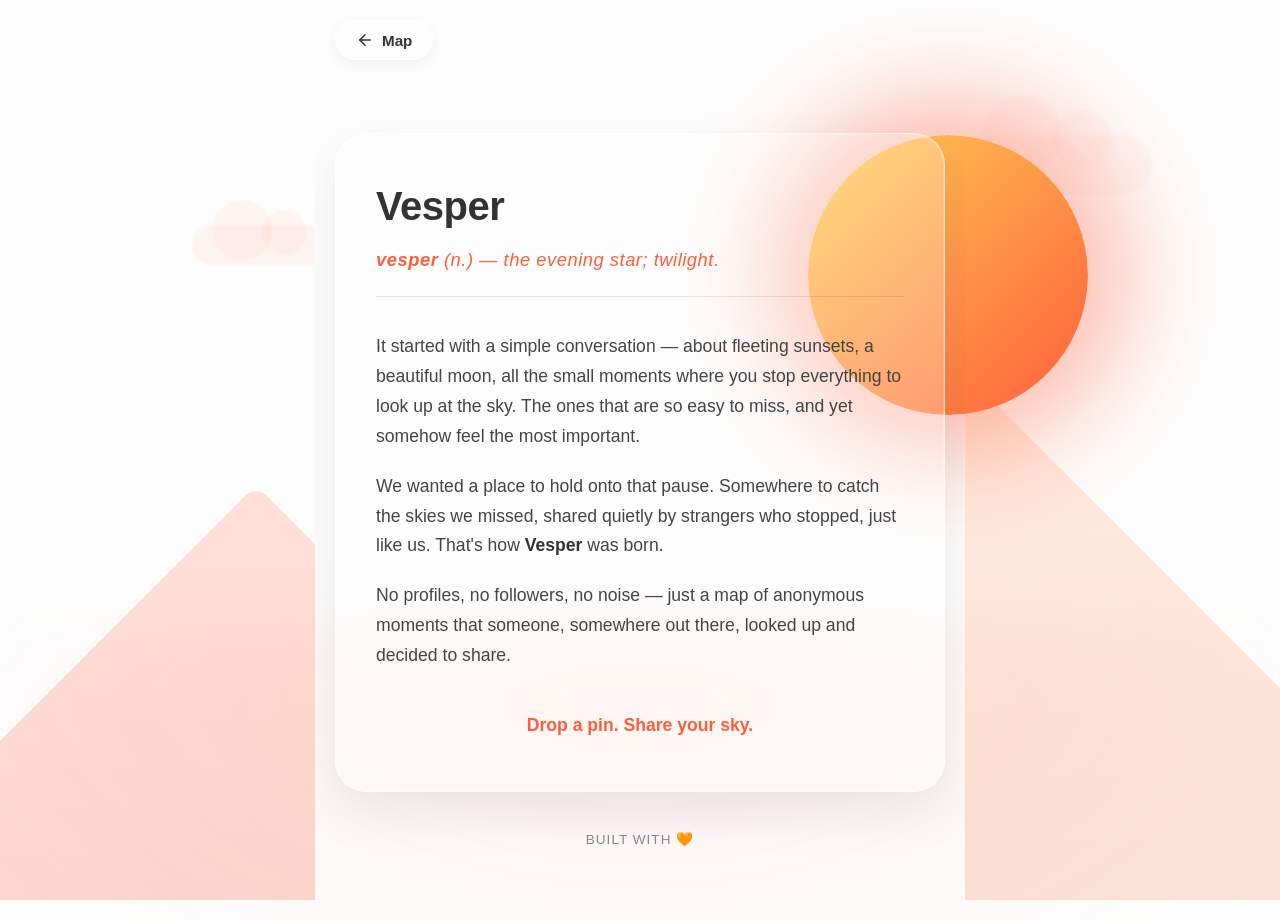
==== templates/about.html @ a306ef9f "Added search | Changed About page" ====
<!DOCTYPE html>
<html lang="en">
<head>
    <meta charset="UTF-8">
    <meta name="viewport" content="width=device-width, initial-scale=1.0, maximum-scale=1.0, user-scalable=no, viewport-fit=cover">
    <title>About Vesper</title>
    <meta name="theme-color" content="#fffcfb">
    
    <script>
        const savedTheme = localStorage.getItem("theme");
        const systemPrefersDark = window.matchMedia("(prefers-color-scheme: dark)").matches;
        if (savedTheme === "dark" || (!savedTheme && systemPrefersDark)) {
            document.documentElement.classList.add("dark-mode");
        }
    </script>

    <style>
        /* --- GLOBAL --- */
        :root {
            --bg-light: #fdfdfd;
            --bg-dark: #0d1117;
            --text-light: #333333;
            --text-dark: #e0e0e0;
            --accent: #ff5e3a;
        }

        body, html {
            margin: 0;
            padding: 0;
            font-family: -apple-system, BlinkMacSystemFont, "Segoe UI", Roboto, Helvetica, Arial, sans-serif;
            min-height: 100dvh;
            background-color: var(--bg-light);
            color: var(--text-light);
            display: flex;
            flex-direction: column;
            align-items: center;
            transition: background-color 0.5s ease, color 0.5s ease;
            -webkit-font-smoothing: antialiased;
            overflow-x: hidden; 
        }

        html.dark-mode, 
        html.dark-mode body {
            background-color: var(--bg-dark);
            color: var(--text-dark);
        }

        /* --- ATMOSPHERIC HAZE --- */
        .twilight-haze {
            position: fixed;
            bottom: -20vh;
            left: -10vw;
            width: 120vw;
            height: 50vh;
            background: radial-gradient(ellipse at top, rgba(255, 94, 58, 0.08) 0%, rgba(253, 253, 253, 0) 70%);
            filter: blur(40px);
            z-index: 0;
            pointer-events: none;
            transition: background 0.8s ease;
        }

        html.dark-mode .twilight-haze {
            background: radial-gradient(ellipse at top, rgba(100, 150, 255, 0.06) 0%, rgba(13, 17, 23, 0) 70%);
        }

        /* --- SCENERY (MOUNTAINS & CLOUDS) --- */
        .scenery {
            position: fixed;
            top: 0; left: 0;
            width: 100%; height: 100%;
            z-index: -1;
            pointer-events: none;
            overflow: hidden;
        }

        .cloud {
            position: absolute;
            background: rgba(255, 120, 80, 0.08); 
            border-radius: 50px;
            filter: blur(1px);
            opacity: 0.8;
            transition: opacity 0.5s ease, background 0.5s ease;
        }
        
        html.dark-mode .cloud {
            background: rgba(255, 255, 255, 0.05);
            opacity: 0.2;
        }

        .cloud::before, .cloud::after {
            content: '';
            position: absolute;
            background: inherit;
            border-radius: 50%;
        }

        .cloud-1 { width: 140px; height: 40px; top: 25%; left: 15%; animation: floatCloud 25s infinite linear alternate; }
        .cloud-1::before { width: 60px; height: 60px; top: -25px; left: 20px; }
        .cloud-1::after { width: 45px; height: 45px; top: -15px; right: 25px; }

        .cloud-2 { width: 200px; height: 60px; top: 15%; right: 10%; animation: floatCloud 40s infinite linear alternate-reverse; opacity: 0.5; }
        .cloud-2::before { width: 80px; height: 80px; top: -40px; left: 30px; }
        .cloud-2::after { width: 60px; height: 60px; top: -25px; right: 40px; }

        @keyframes floatCloud { 0% { transform: translateX(0); } 100% { transform: translateX(40px); } }

        .mountain {
            position: absolute;
            transform: rotate(45deg);
            border-radius: 15px;
            transition: background 0.5s ease, box-shadow 0.5s ease;
        }

        .mountain-1 { width: 60vw; height: 60vw; bottom: -40vw; left: -10vw; background: linear-gradient(135deg, #ffe0d8 0%, #f5c8be 100%); z-index: 3; }
        .mountain-2 { width: 80vw; height: 80vw; bottom: -55vw; right: -15vw; background: linear-gradient(135deg, #ffeadf 0%, #f5d4c8 100%); z-index: 2; }
        .mountain-3 { width: 50vw; height: 50vw; bottom: -35vw; left: 35vw; background: linear-gradient(135deg, #fff2eb 0%, #fae2d7 100%); z-index: 1; }

        html.dark-mode .mountain-1 { background: linear-gradient(135deg, #161b22 0%, #0d1117 100%); box-shadow: -2px -2px 15px rgba(200, 220, 255, 0.02); }
        html.dark-mode .mountain-2 { background: linear-gradient(135deg, #10141a 0%, #090c10 100%); }
        html.dark-mode .mountain-3 { background: linear-gradient(135deg, #1c2128 0%, #161b22 100%); }

        /* --- NIGHT SKY (STARS) --- */
        .night-sky {
            position: fixed; top: 0; left: 0; width: 100%; height: 100%;
            z-index: -2; pointer-events: none; opacity: 0; transition: opacity 1s ease;
        }

        html.dark-mode .night-sky { opacity: 1; }
        .star-layer { position: absolute; top: 0; left: 0; width: 100%; height: 100%; }

        .stars-1 { background-image: radial-gradient(1px 1px at 20px 30px, #fff, transparent), radial-gradient(1px 1px at 90px 80px, #fff, transparent), radial-gradient(1.5px 1.5px at 150px 150px, #fff, transparent), radial-gradient(1px 1px at 220px 40px, rgba(255,255,255,0.8), transparent); background-repeat: repeat; background-size: 250px 250px; animation: twinkle 3s infinite alternate; }
        .stars-2 { background-image: radial-gradient(1.5px 1.5px at 50px 160px, rgba(255,255,255,0.9), transparent), radial-gradient(2px 2px at 130px 40px, rgba(255,255,255,0.7), transparent), radial-gradient(1px 1px at 200px 190px, #fff, transparent); background-repeat: repeat; background-size: 300px 300px; animation: twinkle 4s infinite alternate-reverse; }
        .stars-3 { background-image: radial-gradient(2px 2px at 80px 100px, rgba(255,255,255,0.8), transparent), radial-gradient(1px 1px at 190px 20px, #fff, transparent), radial-gradient(1.5px 1.5px at 270px 220px, rgba(255,255,255,0.6), transparent); background-repeat: repeat; background-size: 350px 350px; animation: twinkle 5s infinite alternate; }
        @keyframes twinkle { 0% { opacity: 0.2; } 100% { opacity: 1; } }

        /* --- THE CELESTIAL BODY --- */
        .celestial-body {
            position: fixed; top: 15%; right: 15%;
            width: 280px; height: 280px; border-radius: 50%; z-index: 0;
            transition: all 0.8s cubic-bezier(0.25, 0.8, 0.25, 1);
            background: linear-gradient(135deg, #ffcf54, #ff5e3a);
            box-shadow: 0 0 100px 40px rgba(255, 94, 58, 0.4);
            animation: pulseSun 6s infinite alternate;
        }
        html.dark-mode .celestial-body {
            top: 15%; right: 20%; width: 200px; height: 200px; background: transparent;
            box-shadow: inset -30px -15px 0 0 #e0e6ed;
            filter: drop-shadow(0 0 20px rgba(200, 220, 255, 0.4));
            animation: floatMoon 6s infinite alternate;
        }
        @keyframes pulseSun { 0% { box-shadow: 0 0 90px 30px rgba(255, 94, 58, 0.3); transform: scale(1); } 100% { box-shadow: 0 0 130px 60px rgba(255, 94, 58, 0.5); transform: scale(1.02); } }
        @keyframes floatMoon { 0% { filter: drop-shadow(0 0 15px rgba(200, 220, 255, 0.2)); transform: rotate(-5deg); } 100% { filter: drop-shadow(0 0 25px rgba(200, 220, 255, 0.6)); transform: rotate(5deg); } }

        /* --- TOP NAV --- */
        .nav-container {
            width: 100%; padding: max(20px, env(safe-area-inset-top)) 20px 20px 20px;
            box-sizing: border-box; display: flex; justify-content: flex-start;
            max-width: 800px; z-index: 10;
        }
        
        /* Normal Frosted State */
        .back-btn {
            background: rgba(255, 255, 255, 0.3);
            backdrop-filter: blur(15px);
            -webkit-backdrop-filter: blur(15px);
            border: 1px solid rgba(255, 255, 255, 0.6); 
            color: var(--text-light);
            padding: 10px 20px; border-radius: 30px; font-weight: 600; text-decoration: none;
            font-size: 0.95rem; transition: all 0.3s ease; display: inline-flex; align-items: center; gap: 8px;
            box-shadow: 0 4px 15px rgba(0, 0, 0, 0.05);
        }
        
        html.dark-mode .back-btn { 
            background: rgba(20, 25, 30, 0.4);
            border-color: rgba(255, 255, 255, 0.15); 
            color: var(--text-dark); 
            box-shadow: 0 4px 15px rgba(0, 0, 0, 0.3);
        }
        
        /* Hover & Active Glowing States */
        @media (hover: hover) {
            .back-btn:hover { 
                border-color: var(--accent); 
                color: var(--accent); 
                box-shadow: 0 0 15px rgba(255, 94, 58, 0.4); 
                transform: translateX(-3px); 
            }
        }
        .back-btn:active { 
            border-color: var(--accent); 
            color: var(--accent); 
            box-shadow: 0 0 15px rgba(255, 94, 58, 0.4);
            transform: scale(0.95); 
        }

        /* --- CONTENT WRAPPER --- */
        .content-wrapper {
            flex-grow: 1; width: 100%; max-width: 650px; padding: 20px; box-sizing: border-box;
            display: flex; flex-direction: column; justify-content: center;
            animation: fadeUp 0.6s cubic-bezier(0.2, 0.8, 0.2, 1) forwards;
            opacity: 0; transform: translateY(20px); z-index: 10;
        }
        @keyframes fadeUp { to { opacity: 1; transform: translateY(0); } }

        /* --- FROSTED CARD --- */
        .frosted-card {
            position: relative;
            padding: 50px 40px;
            border-radius: 32px;
            z-index: 10;
            
            /* Frosted glass effect */
            background: rgba(255, 255, 255, 0.25);
            backdrop-filter: blur(24px) saturate(1.5);
            -webkit-backdrop-filter: blur(24px) saturate(1.5);
            border: 1px solid rgba(255, 255, 255, 0.6);
            
            box-shadow: 
                0 20px 50px rgba(0, 0, 0, 0.08),
                inset 0 0 0 1px rgba(255, 255, 255, 0.2); 
            
            /* Helps prevent the animation clipping bug */
            will-change: transform, opacity;
        }

        html.dark-mode .frosted-card {
            background: rgba(20, 25, 30, 0.35);
            border-color: rgba(255, 255, 255, 0.1);
            
            box-shadow: 
                0 20px 50px rgba(0, 0, 0, 0.4),
                inset 0 0 0 1px rgba(255, 255, 255, 0.05); 
        }

        /* Typography */
        h1 { font-size: 2.5rem; margin: 0 0 20px 0; font-weight: 800; letter-spacing: -0.5px; color: var(--text-light); }
        html.dark-mode h1 { color: #ffffff; }

        .definition { font-size: 1.15rem; letter-spacing: 0.5px; color: var(--accent); margin-bottom: 35px; padding-bottom: 25px; border-bottom: 1px solid rgba(0, 0, 0, 0.1); font-weight: 500; }
        html.dark-mode .definition { border-bottom-color: rgba(255, 255, 255, 0.1); }

        .story p { font-size: 1.1rem; line-height: 1.7; margin-bottom: 20px; color: #444; }
        html.dark-mode .story p { color: #d0d0d0; }
        .story p:last-child { margin-bottom: 0; }
        .story strong { color: var(--text-light); font-weight: 700; }
        html.dark-mode .story strong { color: #ffffff; }

        .punchline { font-size: 1.3rem; font-weight: 700; text-align: center; margin-top: 40px !important; color: var(--accent) !important; }

        .footer { text-align: center; margin-top: 40px; font-size: 0.85rem; color: #888; font-weight: 500; letter-spacing: 1px; text-transform: uppercase; z-index: 10; }

        /* --- MOBILE TWEAKS --- */
        @media (max-width: 600px) {
            .frosted-card { padding: 35px 25px; border-radius: 28px; }
            .celestial-body { top: 10%; right: -10%; }
            html.dark-mode .celestial-body { top: 10%; right: 0%; width: 150px; height: 150px; }
            h1 { font-size: 2.2rem; }
            .definition { font-size: 1.05rem; margin-bottom: 25px; padding-bottom: 20px; }
            .story p { font-size: 1rem; line-height: 1.6; }
            .punchline { font-size: 1.2rem; margin-top: 30px !important; }
            .nav-container { padding-top: max(15px, env(safe-area-inset-top)); }
            .mountain-1 { width: 100vw; height: 100vw; bottom: -70vw; left: -20vw; }
            .mountain-2 { width: 140vw; height: 140vw; bottom: -100vw; right: -30vw; }
            .mountain-3 { width: 80vw; height: 80vw; bottom: -60vw; left: 40vw; }
            .cloud-1 { transform: scale(0.7); top: 20%; left: 5%; }
            .cloud-2 { transform: scale(0.6); top: 10%; right: -5%; }
        }
    </style>
</head>
<body>

    <div class="twilight-haze"></div>

    <div class="night-sky">
        <div class="star-layer stars-1"></div>
        <div class="star-layer stars-2"></div>
        <div class="star-layer stars-3"></div>
    </div>

    <div class="scenery">
        <div class="cloud cloud-1"></div>
        <div class="cloud cloud-2"></div>
        <div class="mountain mountain-3"></div>
        <div class="mountain mountain-2"></div>
        <div class="mountain mountain-1"></div>
    </div>

    <div class="celestial-body"></div>

    <nav class="nav-container">
        <a href="/" class="back-btn">
            <svg width="18" height="18" viewBox="0 0 24 24" fill="none" stroke="currentColor" stroke-width="2" stroke-linecap="round" stroke-linejoin="round">
                <line x1="19" y1="12" x2="5" y2="12"></line>
                <polyline points="12 19 5 12 12 5"></polyline>
            </svg>
            Map
        </a>
    </nav>

    <main class="content-wrapper">
        
        <div class="frosted-card">
            <h1>Vesper</h1>
            
            <div class="definition">
                <em><strong>vesper</strong> (n.) — the evening star; twilight.</em>
            </div>

            <div class="story">
                <p>It started with a simple conversation — about fleeting sunsets, a beautiful moon, all the small moments where you stop everything to look up at the sky. The ones that are so easy to miss, and yet somehow feel the most important.</p>
                
                <p>We wanted a place to hold onto that pause. Somewhere to catch the skies we missed, shared quietly by strangers who stopped, just like us. That's how <strong>Vesper</strong> was born.</p>
                
                <p>No profiles, no followers, no noise — just a map of anonymous moments that someone, somewhere out there, looked up and decided to share.</p>
                
                <p class="punchline">Drop a pin. Share your sky.</p>
            </div>
        </div>

        <div class="footer">
            Built with 🧡
        </div>
    </main>

</body>
</html>
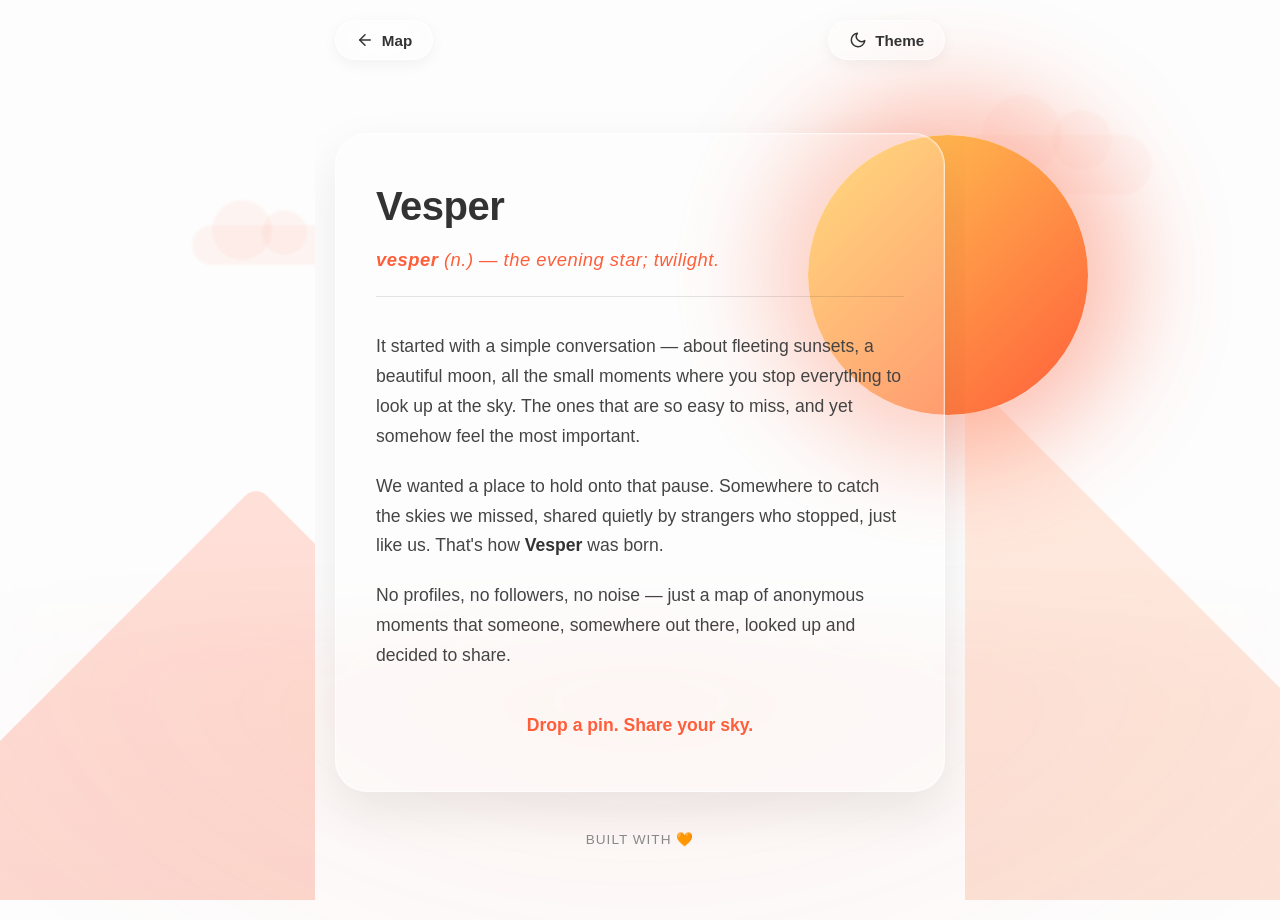
==== commit 2b132b2a: "Added live location in preview" ====
--- a/templates/about.html
+++ b/templates/about.html
@@ -153,43 +153,63 @@
 
         /* --- TOP NAV --- */
         .nav-container {
-            width: 100%; padding: max(20px, env(safe-area-inset-top)) 20px 20px 20px;
-            box-sizing: border-box; display: flex; justify-content: flex-start;
-            max-width: 800px; z-index: 10;
-        }
-        
-        /* Normal Frosted State */
-        .back-btn {
+            width: 100%; 
+            padding: max(20px, env(safe-area-inset-top)) 20px 20px 20px;
+            box-sizing: border-box; 
+            display: flex; 
+            justify-content: space-between; /* Space out the buttons */
+            max-width: 800px; 
+            z-index: 10;
+        }
+        
+        /* Button Styles Synced with Main App */
+        .nav-btn {
             background: rgba(255, 255, 255, 0.3);
             backdrop-filter: blur(15px);
             -webkit-backdrop-filter: blur(15px);
             border: 1px solid rgba(255, 255, 255, 0.6); 
-            color: var(--text-light);
-            padding: 10px 20px; border-radius: 30px; font-weight: 600; text-decoration: none;
-            font-size: 0.95rem; transition: all 0.3s ease; display: inline-flex; align-items: center; gap: 8px;
+            
+            /* Explicitly force dark text in light mode */
+            color: #333333 !important; 
+            
+            padding: 10px 20px; 
+            border-radius: 30px; 
+            font-weight: 600; 
+            text-decoration: none;
+            font-size: 0.95rem; 
+            transition: all 0.3s ease; 
+            display: inline-flex; 
+            align-items: center; 
+            gap: 8px;
             box-shadow: 0 4px 15px rgba(0, 0, 0, 0.05);
-        }
-        
-        html.dark-mode .back-btn { 
+            cursor: pointer;
+            outline: none;
+        }
+        
+        html.dark-mode .nav-btn { 
             background: rgba(20, 25, 30, 0.4);
             border-color: rgba(255, 255, 255, 0.15); 
-            color: var(--text-dark); 
+            
+            /* Explicitly force light text in dark mode */
+            color: #e0e0e0 !important; 
+            
             box-shadow: 0 4px 15px rgba(0, 0, 0, 0.3);
         }
         
         /* Hover & Active Glowing States */
         @media (hover: hover) {
-            .back-btn:hover { 
-                border-color: var(--accent); 
-                color: var(--accent); 
-                box-shadow: 0 0 15px rgba(255, 94, 58, 0.4); 
-                transform: translateX(-3px); 
+            .nav-btn:hover { 
+                border-color: var(--accent) !important; 
+                color: var(--accent) !important; 
+                box-shadow: 0 0 15px rgba(255, 94, 58, 0.4) !important; 
+                transform: translateY(-2px); 
             }
         }
-        .back-btn:active { 
-            border-color: var(--accent); 
-            color: var(--accent); 
-            box-shadow: 0 0 15px rgba(255, 94, 58, 0.4);
+        
+        .nav-btn:active { 
+            border-color: var(--accent) !important; 
+            color: var(--accent) !important; 
+            box-shadow: 0 0 15px rgba(255, 94, 58, 0.4) !important;
             transform: scale(0.95); 
         }
 
@@ -288,13 +308,16 @@
     <div class="celestial-body"></div>
 
     <nav class="nav-container">
-        <a href="/" class="back-btn">
+        <a href="/" class="nav-btn">
             <svg width="18" height="18" viewBox="0 0 24 24" fill="none" stroke="currentColor" stroke-width="2" stroke-linecap="round" stroke-linejoin="round">
                 <line x1="19" y1="12" x2="5" y2="12"></line>
                 <polyline points="12 19 5 12 12 5"></polyline>
             </svg>
             Map
         </a>
+        
+        <button id="about-theme-toggle" class="nav-btn">
+            </button>
     </nav>
 
     <main class="content-wrapper">
@@ -322,5 +345,31 @@
         </div>
     </main>
 
+    <script>
+        // --- Standalone Theme Toggle Logic for the About Page ---
+        const themeBtn = document.getElementById('about-theme-toggle');
+        const sunSvg = `<svg width="18" height="18" viewBox="0 0 24 24" fill="none" stroke="currentColor" stroke-width="2" stroke-linecap="round" stroke-linejoin="round"><circle cx="12" cy="12" r="5"></circle><line x1="12" y1="1" x2="12" y2="3"></line><line x1="12" y1="21" x2="12" y2="23"></line><line x1="4.22" y1="4.22" x2="5.64" y2="5.64"></line><line x1="18.36" y1="18.36" x2="19.78" y2="19.78"></line><line x1="1" y1="12" x2="3" y2="12"></line><line x1="21" y1="12" x2="23" y2="12"></line><line x1="4.22" y1="19.78" x2="5.64" y2="18.36"></line><line x1="18.36" y1="5.64" x2="19.78" y2="4.22"></line></svg> Theme`;
+        const moonSvg = `<svg width="18" height="18" viewBox="0 0 24 24" fill="none" stroke="currentColor" stroke-width="2" stroke-linecap="round" stroke-linejoin="round"><path d="M21 12.79A9 9 0 1 1 11.21 3 7 7 0 0 0 21 12.79z"></path></svg> Theme`;
+
+        function updateAboutThemeIcon() {
+            const isDark = document.documentElement.classList.contains('dark-mode');
+            themeBtn.innerHTML = isDark ? sunSvg : moonSvg;
+            
+            // Also update the meta theme color to match the transition
+            const themeMeta = document.querySelector('meta[name="theme-color"]');
+            if (themeMeta) {
+                themeMeta.setAttribute("content", isDark ? "#0d1117" : "#fffcfb");
+            }
+        }
+
+        themeBtn.addEventListener('click', () => {
+            const isDark = document.documentElement.classList.toggle('dark-mode');
+            localStorage.setItem('theme', isDark ? 'dark' : 'light');
+            updateAboutThemeIcon();
+        });
+
+        // Initialize the icon on page load
+        updateAboutThemeIcon();
+    </script>
 </body>
 </html>
